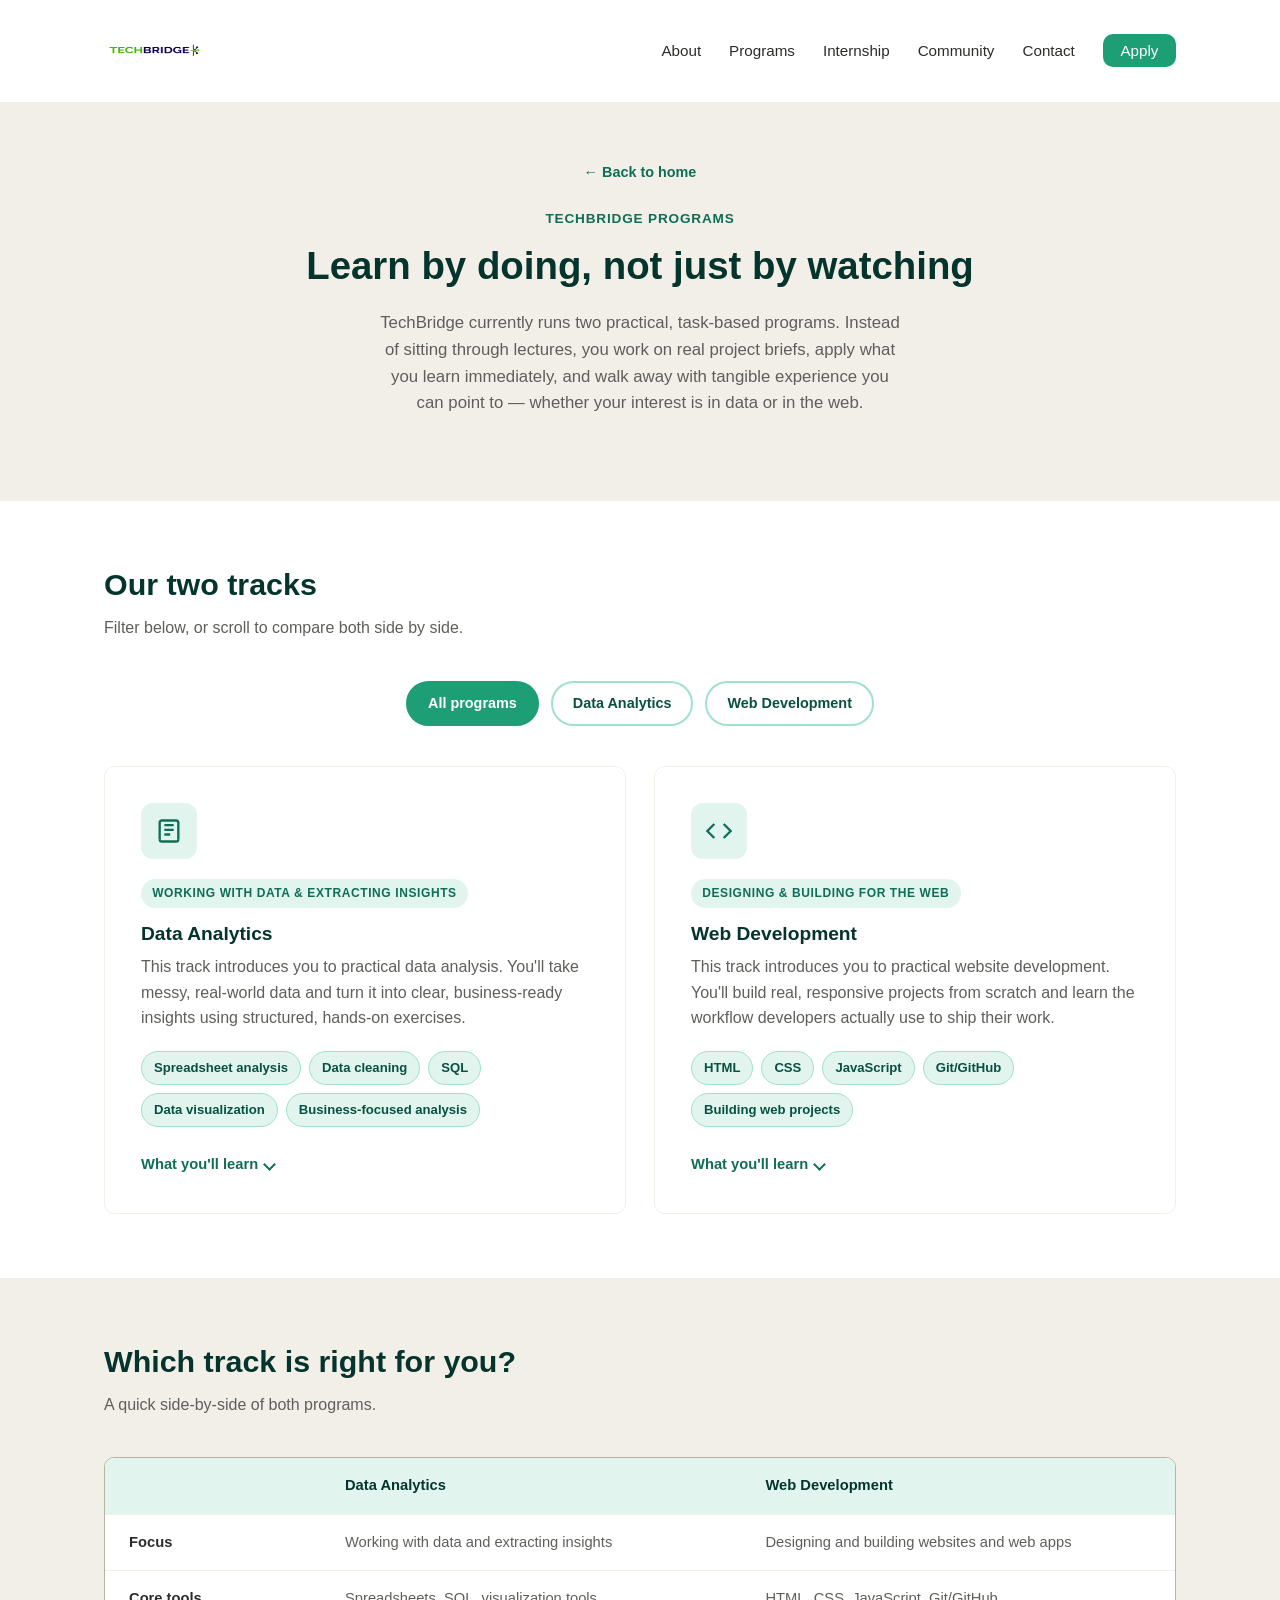
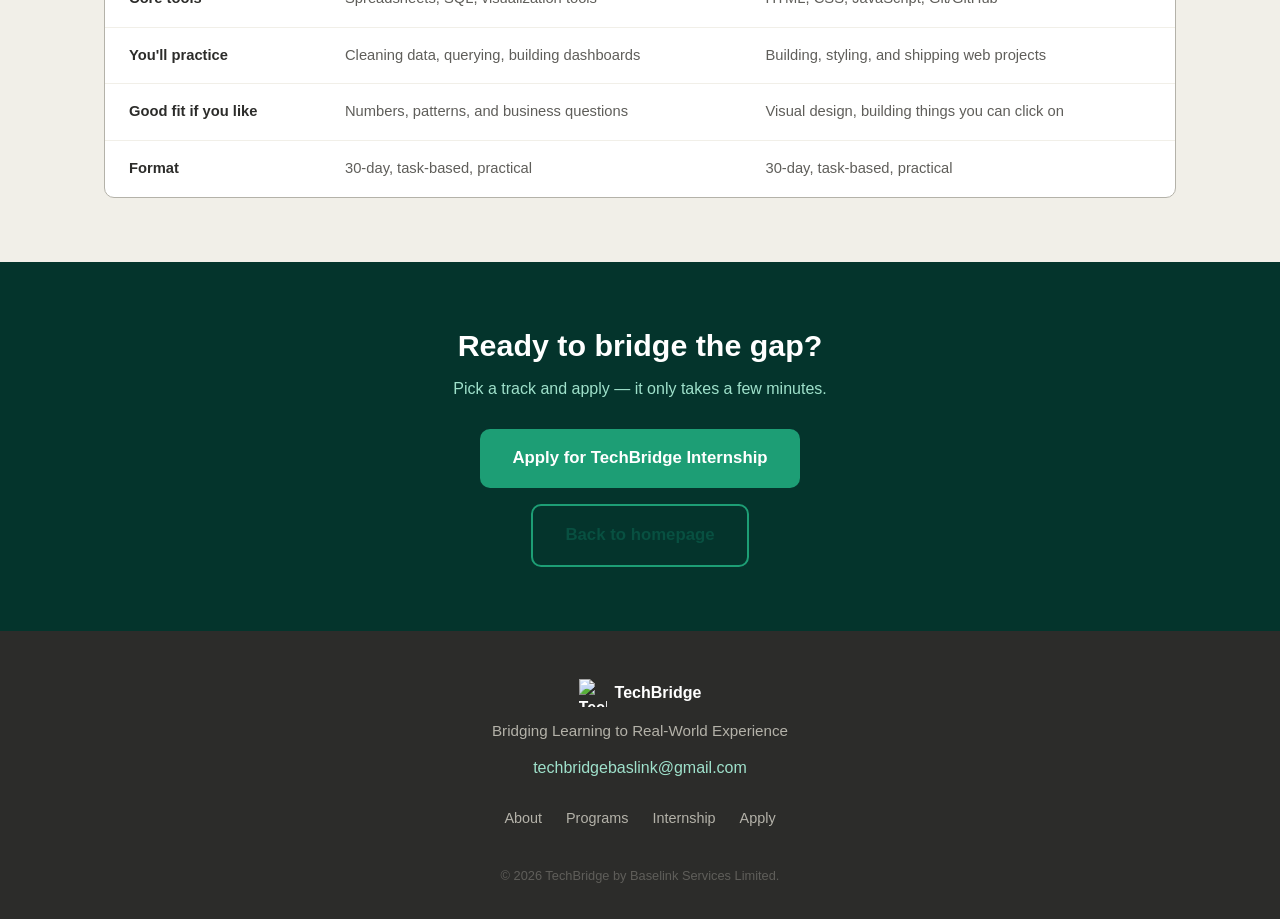
==== programs.html @ 8ccd0a73 "A new Programs page" ====
<!DOCTYPE html>
<html lang="en">
<head>
  <meta charset="UTF-8">
  <meta name="viewport" content="width=device-width, initial-scale=1.0">
  <title>Programs | TechBridge</title>
  <link rel="stylesheet" href="style.css">
</head>
<body>

  <!-- ===== NAV ===== -->
  <header class="site-header">
    <nav class="navbar" aria-label="Main navigation">
      <a href="index.html#top" class="brand">
        <img src="images/techbridge-logo.png" alt="TechBridge logo" width="100" height="70">
      </a>

      <input type="checkbox" id="navToggle" class="nav-toggle-input">
      <label class="nav-toggle" for="navToggle" aria-label="Toggle navigation menu">
        <span></span>
        <span></span>
        <span></span>
      </label>

      <ul class="nav-links" id="navLinks">
        <li><a href="index.html#about">About</a></li>
        <li><a href="programs.html">Programs</a></li>
        <li><a href="index.html#internship">Internship</a></li>
        <li><a href="index.html#community">Community</a></li>
        <li><a href="index.html#contact">Contact</a></li>
        <li><a href="#apply" class="nav-cta">Apply</a></li>
      </ul>
    </nav>
  </header>

  <main id="top">

    <!-- ===== PAGE HERO / OVERVIEW ===== -->
    <section class="page-hero" id="overview">
      <div class="section-inner">
        <a href="index.html#top" class="breadcrumb-back">&larr; Back to home</a>
        <p class="eyebrow">TechBridge Programs</p>
        <h1>Learn by doing, not just by watching</h1>
        <p class="hero-text">
          TechBridge currently runs two practical, task-based programs. Instead
          of sitting through lectures, you work on real project briefs, apply
          what you learn immediately, and walk away with tangible experience
          you can point to — whether your interest is in data or in the web.
        </p>
      </div>
    </section>

    <!-- ===== PROGRAM DETAIL / FILTERABLE CARDS ===== -->
    <section class="programs" id="programs">
      <div class="section-inner">
        <h2>Our two tracks</h2>
        <p class="section-subtitle">Filter below, or scroll to compare both side by side.</p>

        <div class="filter-bar" role="group" aria-label="Filter programs">
          <input type="radio" name="programFilter" id="filter-all" class="filter-radio" checked>
          <label for="filter-all" class="filter-btn">All programs</label>

          <input type="radio" name="programFilter" id="filter-data" class="filter-radio">
          <label for="filter-data" class="filter-btn">Data Analytics</label>

          <input type="radio" name="programFilter" id="filter-web" class="filter-radio">
          <label for="filter-web" class="filter-btn">Web Development</label>
        </div>

        <div class="programs-detail-grid" id="programGrid">

          <!-- Data Analytics -->
          <article class="program-detail-card" data-category="data">
            <div class="program-icon" aria-hidden="true">
              <svg width="28" height="28" viewBox="0 0 24 24" fill="none" stroke="currentColor" stroke-width="2">
                <path d="M4 19V5a2 2 0 0 1 2-2h12a2 2 0 0 1 2 2v14"/>
                <path d="M4 19a2 2 0 0 0 2 2h12a2 2 0 0 0 2-2"/>
                <path d="M8 7h8M8 11h8M8 15h5"/>
              </svg>
            </div>
            <span class="program-focus">Working with data &amp; extracting insights</span>
            <h3>Data Analytics</h3>
            <p class="program-desc">
              This track introduces you to practical data analysis. You'll take
              messy, real-world data and turn it into clear, business-ready
              insights using structured, hands-on exercises.
            </p>

            <div class="skill-tags">
              <span class="skill-tag">Spreadsheet analysis</span>
              <span class="skill-tag">Data cleaning</span>
              <span class="skill-tag">SQL</span>
              <span class="skill-tag">Data visualization</span>
              <span class="skill-tag">Business-focused analysis</span>
            </div>

            <details class="expand-panel">
              <summary class="expand-toggle">What you'll learn</summary>
              <div class="expand-panel-inner">
                <ul>
                  <li>Organize and analyze data confidently in spreadsheets</li>
                  <li>Spot and fix messy, inconsistent, or incomplete data</li>
                  <li>Write SQL queries to pull and shape data from tables</li>
                  <li>Turn numbers into charts and dashboards people understand</li>
                  <li>Frame findings around real business questions and decisions</li>
                </ul>
              </div>
            </details>
          </article>

          <!-- Web Development -->
          <article class="program-detail-card" data-category="web">
            <div class="program-icon" aria-hidden="true">
              <svg width="28" height="28" viewBox="0 0 24 24" fill="none" stroke="currentColor" stroke-width="2">
                <polyline points="16 18 22 12 16 6"/>
                <polyline points="8 6 2 12 8 18"/>
              </svg>
            </div>
            <span class="program-focus">Designing &amp; building for the web</span>
            <h3>Web Development</h3>
            <p class="program-desc">
              This track introduces you to practical website development.
              You'll build real, responsive projects from scratch and learn the
              workflow developers actually use to ship their work.
            </p>

            <div class="skill-tags">
              <span class="skill-tag">HTML</span>
              <span class="skill-tag">CSS</span>
              <span class="skill-tag">JavaScript</span>
              <span class="skill-tag">Git/GitHub</span>
              <span class="skill-tag">Building web projects</span>
            </div>

            <details class="expand-panel">
              <summary class="expand-toggle">What you'll learn</summary>
              <div class="expand-panel-inner">
                <ul>
                  <li>Structure pages with clean, semantic HTML</li>
                  <li>Style and lay out responsive interfaces with CSS</li>
                  <li>Add interactivity and logic with JavaScript</li>
                  <li>Track changes and collaborate using Git and GitHub</li>
                  <li>Ship complete, deployed web projects for your portfolio</li>
                </ul>
              </div>
            </details>
          </article>

        </div>
      </div>
    </section>

    <!-- ===== COMPARISON ===== -->
    <section class="comparison" id="compare">
      <div class="section-inner">
        <h2>Which track is right for you?</h2>
        <p class="section-subtitle">A quick side-by-side of both programs.</p>

        <div class="comparison-table-wrap">
          <table class="comparison-table">
            <thead>
              <tr>
                <th scope="col">&nbsp;</th>
                <th scope="col">Data Analytics</th>
                <th scope="col">Web Development</th>
              </tr>
            </thead>
            <tbody>
              <tr>
                <th scope="row">Focus</th>
                <td>Working with data and extracting insights</td>
                <td>Designing and building websites and web apps</td>
              </tr>
              <tr>
                <th scope="row">Core tools</th>
                <td>Spreadsheets, SQL, visualization tools</td>
                <td>HTML, CSS, JavaScript, Git/GitHub</td>
              </tr>
              <tr>
                <th scope="row">You'll practice</th>
                <td>Cleaning data, querying, building dashboards</td>
                <td>Building, styling, and shipping web projects</td>
              </tr>
              <tr>
                <th scope="row">Good fit if you like</th>
                <td>Numbers, patterns, and business questions</td>
                <td>Visual design, building things you can click on</td>
              </tr>
              <tr>
                <th scope="row">Format</th>
                <td>30-day, task-based, practical</td>
                <td>30-day, task-based, practical</td>
              </tr>
            </tbody>
          </table>
        </div>
      </div>
    </section>

    <!-- ===== APPLY CTA ===== -->
    <section class="apply-cta" id="apply">
      <div class="section-inner apply-inner">
        <h2>Ready to bridge the gap?</h2>
        <p>Pick a track and apply — it only takes a few minutes.</p>
        <a href="https://forms.gle/8EbdSy5ttGfLZfjv5?utm_source=chatgpt.com" class="btn btn-primary btn-lg" target="_blank" rel="noopener">Apply for TechBridge Internship</a>
        <div style="margin-top: 1rem;">
          <a href="index.html#top" class="btn btn-secondary btn-lg">Back to homepage</a>
        </div>
      </div>
    </section>

  </main>

  <!-- ===== FOOTER ===== -->
  <footer class="site-footer" id="contact">
    <div class="section-inner footer-inner">
      <div class="footer-brand">
        <img src="images/logo.svg" alt="TechBridge logo" width="28" height="28">
        <span>TechBridge</span>
      </div>
      <p class="footer-tagline">Bridging Learning to Real-World Experience</p>
      <a href="mailto:techbridgebaslink@gmail.com" class="footer-email">techbridgebaslink@gmail.com</a>
      <ul class="footer-links">
        <li><a href="index.html#about">About</a></li>
        <li><a href="programs.html">Programs</a></li>
        <li><a href="index.html#internship">Internship</a></li>
        <li><a href="#apply">Apply</a></li>
      </ul>
      <p class="footer-copy">&copy; 2026 TechBridge by Baselink Services Limited.</p>
    </div>
  </footer>


</body>
</html>
---- style.css ----
/* ===== Reset & base ===== */
* {
  margin: 0;
  padding: 0;
  box-sizing: border-box;
}

:root {
  --teal-50: #E1F5EE;
  --teal-100: #9FE1CB;
  --teal-400: #1D9E75;
  --teal-600: #0F6E56;
  --teal-800: #085041;
  --teal-900: #04342C;

  --gray-50: #F1EFE8;
  --gray-200: #B4B2A9;
  --gray-600: #5F5E5A;
  --gray-800: #2C2C2A;

  --white: #ffffff;
  --radius: 10px;
  --max-width: 1120px;

  font-size: 16px;
}

body {
  font-family: -apple-system, BlinkMacSystemFont, "Segoe UI", Roboto, Helvetica, Arial, sans-serif;
  color: var(--gray-800);
  line-height: 1.6;
  background: var(--white);
}

h1, h2, h3 {
  line-height: 1.25;
  font-weight: 700;
  color: var(--teal-900);
}

h1 { font-size: 2.4rem; }
h2 { font-size: 1.9rem; margin-bottom: 0.75rem; }
h3 { font-size: 1.2rem; margin-bottom: 0.5rem; }

p { color: var(--gray-600); }

a {
  text-decoration: none;
  color: inherit;
}

img {
  max-width: 100%;
  display: block;
}

ul { list-style: none; }

.section-inner {
  max-width: var(--max-width);
  margin: 0 auto;
  padding: 4rem 1.5rem;
}

/* ===== Buttons ===== */
.btn {
  display: inline-block;
  padding: 0.75rem 1.5rem;
  border-radius: var(--radius);
  font-weight: 600;
  font-size: 0.95rem;
  transition: transform 0.15s ease, background 0.15s ease;
}

.btn:hover {
  transform: translateY(-1px);
}

.btn-primary {
  background: var(--teal-400);
  color: var(--white);
}

.btn-primary:hover {
  background: var(--teal-600);
}

.btn-secondary {
  background: transparent;
  color: var(--teal-800);
  border: 2px solid var(--teal-400);
}

.btn-secondary:hover {
  background: var(--teal-50);
}

.btn-lg {
  padding: 1rem 2rem;
  font-size: 1.05rem;
}

/* ===== Header / Nav ===== */
.site-header {
  position: sticky;
  top: 0;
  z-index: 50;
  background: var(--white);
  border-bottom: 1px solid var(--gray-50);
}

.navbar {
  max-width: var(--max-width);
  margin: 0 auto;
  padding: 1rem 1.5rem;
  display: flex;
  align-items: center;
  justify-content: space-between;
}

.brand {
  display: flex;
  align-items: center;
  gap: 0.6rem;
}

.brand-name {
  font-weight: 700;
  font-size: 1.2rem;
  color: var(--teal-900);
}

.nav-links {
  display: flex;
  align-items: center;
  gap: 1.75rem;
}

.nav-links a {
  font-weight: 500;
  font-size: 0.95rem;
  color: var(--gray-800);
}

.nav-links a:hover {
  color: var(--teal-600);
}

.nav-cta {
  background: var(--teal-400);
  color: var(--white) !important;
  padding: 0.5rem 1.1rem;
  border-radius: var(--radius);
}

.nav-cta:hover {
  background: var(--teal-600);
  color: var(--white) !important;
}

.nav-toggle-input {
  position: absolute;
  opacity: 0;
  pointer-events: none;
}

.nav-toggle {
  display: none;
  flex-direction: column;
  justify-content: space-between;
  width: 26px;
  height: 18px;
  cursor: pointer;
}

.nav-toggle span {
  display: block;
  height: 2px;
  width: 100%;
  background: var(--gray-800);
  border-radius: 2px;
  transition: transform 0.2s ease, opacity 0.2s ease;
}

.nav-toggle-input:checked ~ .nav-toggle span:nth-child(1) {
  transform: translateY(8px) rotate(45deg);
}

.nav-toggle-input:checked ~ .nav-toggle span:nth-child(2) {
  opacity: 0;
}

.nav-toggle-input:checked ~ .nav-toggle span:nth-child(3) {
  transform: translateY(-8px) rotate(-45deg);
}

/* ===== Hero ===== */
.hero {
  max-width: var(--max-width);
  margin: 0 auto;
  padding: 4rem 1.5rem;
  display: grid;
  grid-template-columns: 1.1fr 1fr;
  gap: 3rem;
  align-items: center;
}

.eyebrow {
  color: var(--teal-600);
  font-weight: 600;
  font-size: 0.85rem;
  text-transform: uppercase;
  letter-spacing: 0.06em;
  margin-bottom: 0.75rem;
}

.hero-text {
  margin: 1.25rem 0 1.75rem;
  font-size: 1.05rem;
  max-width: 44ch;
}

.hero-actions {
  display: flex;
  flex-wrap: wrap;
  gap: 1rem;
}

/* ===== About ===== */
.about {
  background: var(--gray-50);
}

.about .section-inner {
  max-width: 780px;
  text-align: center;
}

/* ===== Programs ===== */
.section-subtitle {
  margin-bottom: 2.5rem;
}

.program-grid {
  display: grid;
  grid-template-columns: repeat(2, 1fr);
  gap: 1.5rem;
}

.program-card {
  border: 1px solid var(--gray-50);
  border-radius: var(--radius);
  padding: 2rem;
  transition: box-shadow 0.2s ease, transform 0.2s ease;
}

.program-card:hover {
  box-shadow: 0 8px 24px rgba(4, 52, 44, 0.08);
  transform: translateY(-2px);
}

.program-icon {
  width: 52px;
  height: 52px;
  border-radius: 12px;
  background: var(--teal-50);
  color: var(--teal-600);
  display: flex;
  align-items: center;
  justify-content: center;
  margin-bottom: 1.25rem;
}

/* ===== Internship ===== */
.internship {
  background: var(--gray-50);
}

.internship-grid {
  display: grid;
  grid-template-columns: 1.3fr 1fr;
  gap: 3rem;
  align-items: center;
}

.internship-list {
  margin-top: 1.25rem;
  display: flex;
  flex-direction: column;
  gap: 0.6rem;
}

.internship-list li {
  padding-left: 1.4rem;
  position: relative;
  color: var(--gray-600);
}

.internship-list li::before {
  content: "";
  position: absolute;
  left: 0;
  top: 0.55rem;
  width: 6px;
  height: 6px;
  border-radius: 50%;
  background: var(--teal-400);
}

.highlight-card {
  background: var(--white);
  border: 1px solid var(--teal-100);
  border-radius: var(--radius);
  padding: 2rem;
}

.highlight-label {
  font-size: 0.8rem;
  font-weight: 600;
  text-transform: uppercase;
  letter-spacing: 0.05em;
  color: var(--teal-600);
  margin-bottom: 0.6rem;
}

.highlight-text {
  color: var(--teal-900);
  font-size: 1.05rem;
  font-weight: 500;
}

/* ===== Apply CTA ===== */
.apply-cta {
  background: var(--teal-900);
}

.apply-inner {
  text-align: center;
}

.apply-cta h2 {
  color: var(--white);
}

.apply-cta p {
  color: var(--teal-100);
  margin-bottom: 1.75rem;
}

/* ===== Community ===== */
.community-inner {
  text-align: center;
  max-width: 600px;
}

.community p {
  margin-bottom: 1.75rem;
}

/* ===== Footer ===== */
.site-footer {
  background: var(--gray-800);
  color: var(--gray-200);
}

.footer-inner {
  display: flex;
  flex-direction: column;
  align-items: center;
  text-align: center;
  gap: 0.75rem;
  padding-top: 3rem;
  padding-bottom: 2rem;
}

.footer-brand {
  display: flex;
  align-items: center;
  gap: 0.5rem;
  font-weight: 700;
  color: var(--white);
}

.footer-tagline {
  color: var(--gray-200);
  font-size: 0.95rem;
}

.footer-email {
  color: var(--teal-100);
  font-weight: 500;
}

.footer-links {
  display: flex;
  gap: 1.5rem;
  margin-top: 0.75rem;
}

.footer-links a {
  color: var(--gray-200);
  font-size: 0.9rem;
}

.footer-links a:hover {
  color: var(--white);
}

.footer-copy {
  margin-top: 1.5rem;
  font-size: 0.8rem;
  color: var(--gray-600);
}

/* ===== Responsive ===== */
@media (max-width: 900px) {
  .hero {
    grid-template-columns: 1fr;
    text-align: center;
  }

  .hero-media {
    order: -1;
  }

  .hero-text {
    margin-left: auto;
    margin-right: auto;
  }

  .hero-actions {
    justify-content: center;
  }

  .internship-grid {
    grid-template-columns: 1fr;
  }
}

@media (max-width: 768px) {
  .nav-toggle {
    display: flex;
  }

  .nav-links {
    position: absolute;
    top: 100%;
    left: 0;
    right: 0;
    background: var(--white);
    flex-direction: column;
    align-items: flex-start;
    gap: 0;
    max-height: 0;
    overflow: hidden;
    transition: max-height 0.25s ease;
    border-bottom: 1px solid var(--gray-50);
  }

  .nav-toggle-input:checked ~ .nav-links {
    max-height: 400px;
  }

  .nav-links li {
    width: 100%;
  }

  .nav-links a {
    display: block;
    padding: 1rem 1.5rem;
    width: 100%;
  }

  .nav-cta {
    margin: 0.5rem 1.5rem;
    display: inline-block;
    text-align: center;
  }

  h1 { font-size: 1.9rem; }
  h2 { font-size: 1.5rem; }

  .program-grid {
    grid-template-columns: 1fr;
  }
}

@media (max-width: 480px) {
  .section-inner {
    padding: 3rem 1.25rem;
  }

  .hero {
    padding: 3rem 1.25rem;
  }

  .btn {
    width: 100%;
    text-align: center;
  }

  .hero-actions {
    flex-direction: column;
  }
}

/* ===================================================== */
/* ============  PROGRAMS PAGE ADDITIONS  =============== */
/* ===================================================== */

/* ===== Page hero (sub-page intro) ===== */
.page-hero {
  background: var(--gray-50);
}

.page-hero .section-inner {
  max-width: 780px;
  text-align: center;
  padding-top: 3.5rem;
  padding-bottom: 3.5rem;
}

.page-hero .eyebrow {
  justify-content: center;
  display: flex;
}

.page-hero p.hero-text {
  margin-left: auto;
  margin-right: auto;
  max-width: 56ch;
}

.breadcrumb-back {
  display: inline-flex;
  align-items: center;
  gap: 0.4rem;
  font-weight: 600;
  font-size: 0.9rem;
  color: var(--teal-600);
  margin-bottom: 1.5rem;
}

.breadcrumb-back:hover {
  color: var(--teal-800);
}

/* ===== Filter bar ===== */
.filter-bar {
  display: flex;
  justify-content: center;
  flex-wrap: wrap;
  gap: 0.75rem;
  margin-bottom: 2.5rem;
}

.filter-radio {
  position: absolute;
  opacity: 0;
  pointer-events: none;
}

.filter-btn {
  display: inline-block;
  border: 2px solid var(--teal-100);
  background: var(--white);
  color: var(--teal-800);
  font-weight: 600;
  font-size: 0.9rem;
  padding: 0.55rem 1.25rem;
  border-radius: 999px;
  cursor: pointer;
  transition: background 0.2s ease, color 0.2s ease, border-color 0.2s ease, transform 0.15s ease;
}

.filter-btn:hover {
  transform: translateY(-1px);
  border-color: var(--teal-400);
}

.filter-radio:checked + .filter-btn {
  background: var(--teal-400);
  border-color: var(--teal-400);
  color: var(--white);
}

.filter-radio:focus-visible + .filter-btn {
  outline: 2px solid var(--teal-600);
  outline-offset: 2px;
}

/* Show/hide cards purely in CSS based on which radio is checked */
.section-inner:has(#filter-data:checked) #programGrid .program-detail-card[data-category="web"] {
  display: none;
}

.section-inner:has(#filter-web:checked) #programGrid .program-detail-card[data-category="data"] {
  display: none;
}

/* ===== Detailed program cards ===== */
.programs-detail-grid {
  display: grid;
  grid-template-columns: repeat(2, 1fr);
  gap: 1.75rem;
}

.program-detail-card {
  border: 1px solid var(--gray-50);
  border-radius: var(--radius);
  padding: 2.25rem;
  background: var(--white);
  transition: box-shadow 0.25s ease, transform 0.25s ease, opacity 0.25s ease;
  opacity: 1;
  transform: scale(1);
  animation: card-in 0.4s ease both;
}

@keyframes card-in {
  from {
    opacity: 0;
    transform: translateY(12px);
  }
  to {
    opacity: 1;
    transform: translateY(0);
  }
}

.program-detail-card:hover {
  box-shadow: 0 10px 28px rgba(4, 52, 44, 0.1);
  transform: translateY(-3px);
}

.program-detail-card .program-icon {
  width: 56px;
  height: 56px;
}

.program-focus {
  display: inline-block;
  font-size: 0.75rem;
  font-weight: 700;
  text-transform: uppercase;
  letter-spacing: 0.05em;
  color: var(--teal-600);
  background: var(--teal-50);
  padding: 0.3rem 0.7rem;
  border-radius: 999px;
  margin-bottom: 0.9rem;
}

.program-detail-card p.program-desc {
  margin-bottom: 1.25rem;
}

.skill-tags {
  display: flex;
  flex-wrap: wrap;
  gap: 0.5rem;
  margin-bottom: 1.5rem;
}

.skill-tag {
  font-size: 0.82rem;
  font-weight: 600;
  color: var(--teal-800);
  background: var(--teal-50);
  border: 1px solid var(--teal-100);
  padding: 0.35rem 0.75rem;
  border-radius: 999px;
  transition: background 0.2s ease, transform 0.15s ease;
}

.skill-tag:hover {
  background: var(--teal-100);
  transform: translateY(-1px);
}

/* Expandable panel — native <details>/<summary>, no JS required */
.expand-panel {
  margin-top: 0.25rem;
}

.expand-toggle {
  display: inline-flex;
  align-items: center;
  gap: 0.45rem;
  cursor: pointer;
  color: var(--teal-600);
  font-weight: 600;
  font-size: 0.92rem;
  list-style: none;
}

.expand-toggle::-webkit-details-marker {
  display: none;
}

.expand-toggle:hover {
  color: var(--teal-800);
}

.expand-toggle::after {
  content: "";
  width: 7px;
  height: 7px;
  border-right: 2px solid currentColor;
  border-bottom: 2px solid currentColor;
  transform: rotate(45deg);
  transition: transform 0.2s ease;
}

.expand-panel[open] .expand-toggle::after {
  transform: rotate(-135deg);
}

.expand-panel-inner {
  border-top: 1px solid var(--gray-50);
  padding-top: 1.25rem;
  margin-top: 1.25rem;
}

.expand-panel-inner ul {
  display: flex;
  flex-direction: column;
  gap: 0.6rem;
}

.expand-panel-inner li {
  padding-left: 1.4rem;
  position: relative;
  color: var(--gray-600);
  font-size: 0.95rem;
}

.expand-panel-inner li::before {
  content: "";
  position: absolute;
  left: 0;
  top: 0.5rem;
  width: 6px;
  height: 6px;
  border-radius: 50%;
  background: var(--teal-400);
}

/* ===== Comparison section ===== */
.comparison {
  background: var(--gray-50);
}

.comparison-table-wrap {
  overflow-x: auto;
  border-radius: var(--radius);
  border: 1px solid var(--gray-200);
  background: var(--white);
}

.comparison-table {
  width: 100%;
  border-collapse: collapse;
  min-width: 560px;
}

.comparison-table th,
.comparison-table td {
  text-align: left;
  padding: 1rem 1.5rem;
  font-size: 0.92rem;
  border-bottom: 1px solid var(--gray-50);
}

.comparison-table thead th {
  color: var(--teal-900);
  font-weight: 700;
  background: var(--teal-50);
}

.comparison-table tbody th {
  color: var(--gray-800);
  font-weight: 600;
  white-space: nowrap;
}

.comparison-table td {
  color: var(--gray-600);
}

.comparison-table tbody tr:last-child th,
.comparison-table tbody tr:last-child td {
  border-bottom: none;
}

/* ===== Programs page responsive ===== */
@media (max-width: 900px) {
  .programs-detail-grid {
    grid-template-columns: 1fr;
  }
}

@media (max-width: 480px) {
  .filter-bar {
    gap: 0.5rem;
  }

  .filter-btn {
    padding: 0.5rem 1rem;
    font-size: 0.85rem;
  }

  .program-detail-card {
    padding: 1.5rem;
  }
}
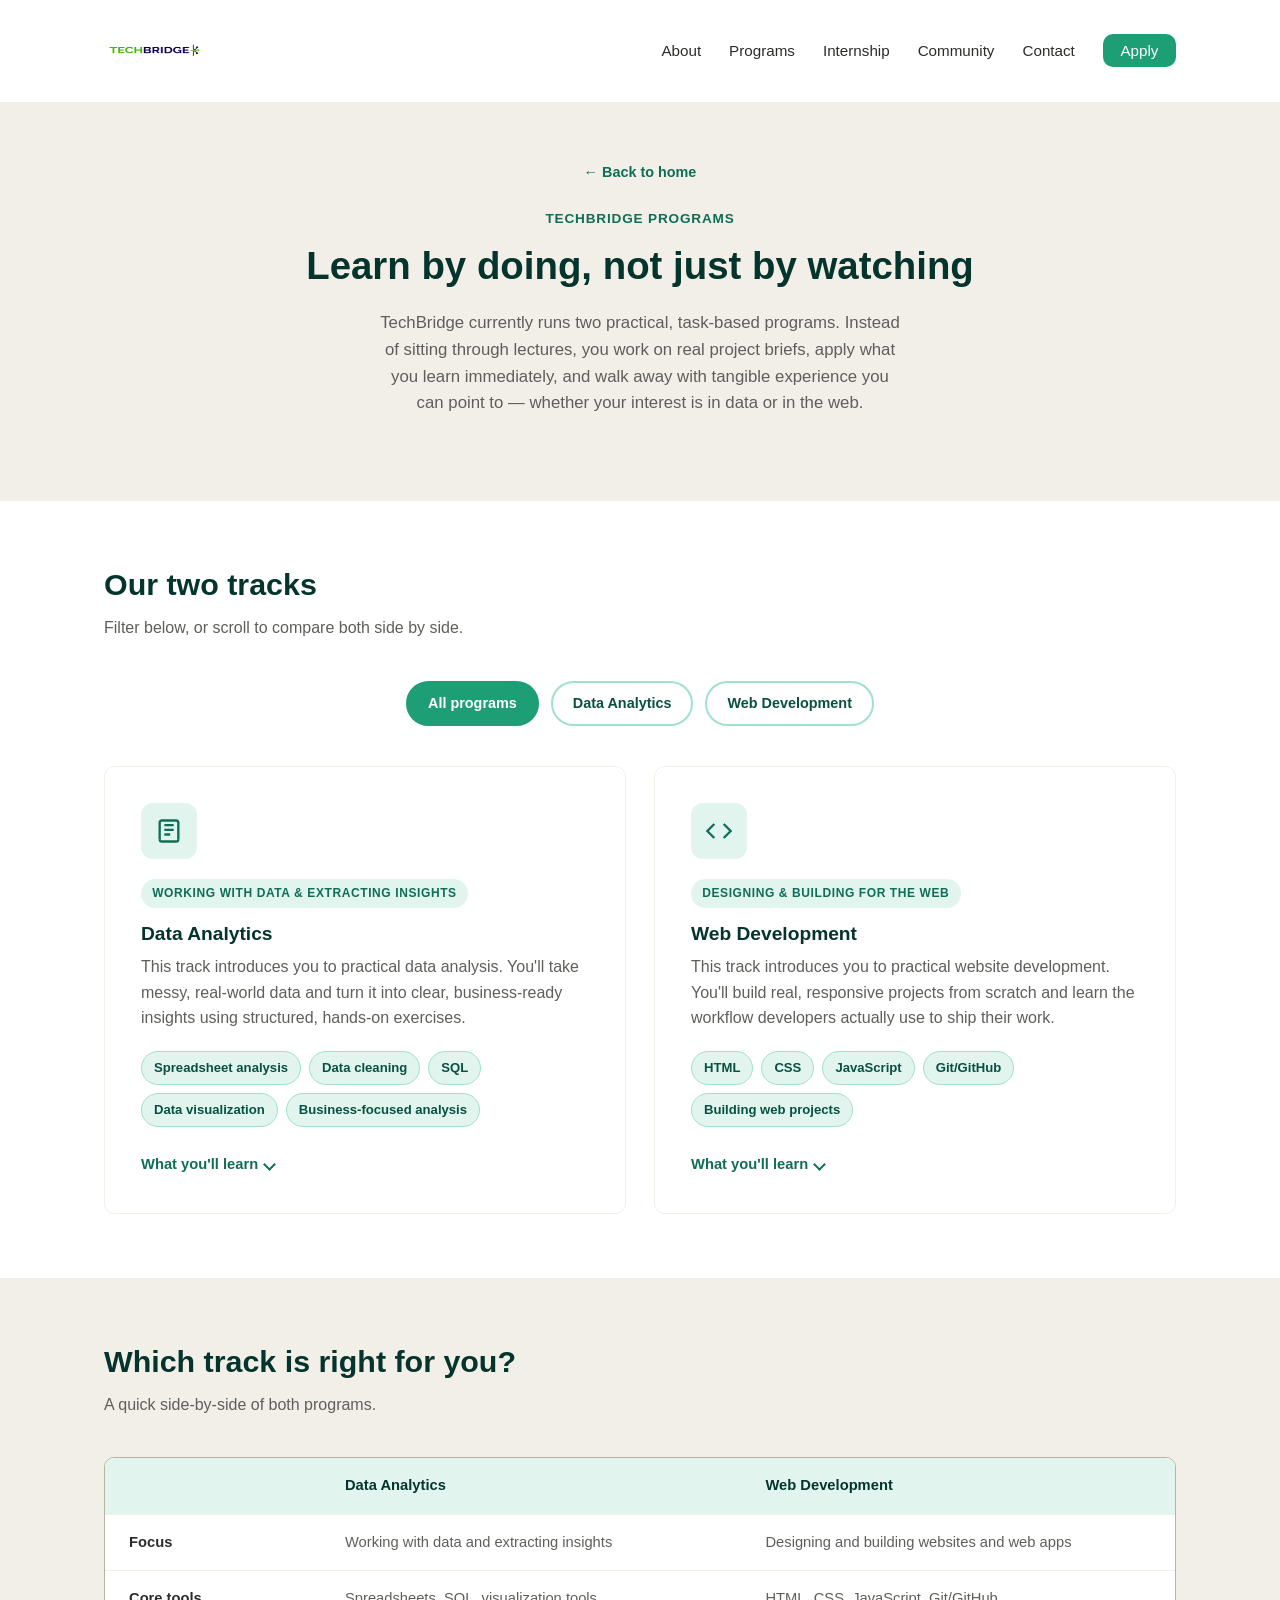
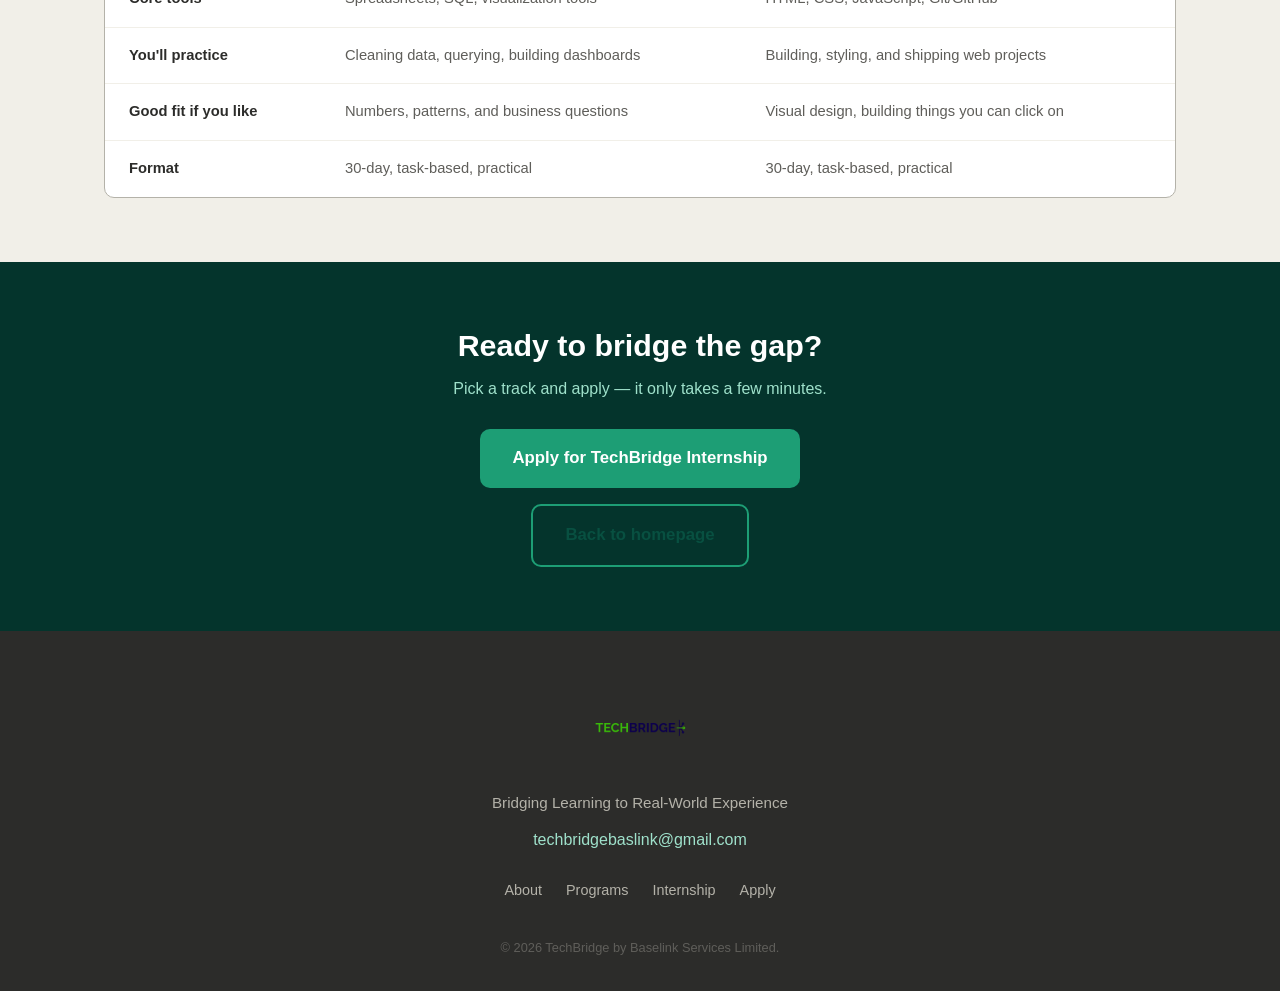
==== commit 4e9b562a: "Changed the logo at the footer" ====
--- a/programs.html
+++ b/programs.html
@@ -215,8 +215,7 @@
   <footer class="site-footer" id="contact">
     <div class="section-inner footer-inner">
       <div class="footer-brand">
-        <img src="images/logo.svg" alt="TechBridge logo" width="28" height="28">
-        <span>TechBridge</span>
+        <img src="images/techbridge-logo.png" alt="TechBridge logo" width="100" height="100">
       </div>
       <p class="footer-tagline">Bridging Learning to Real-World Experience</p>
       <a href="mailto:techbridgebaslink@gmail.com" class="footer-email">techbridgebaslink@gmail.com</a>
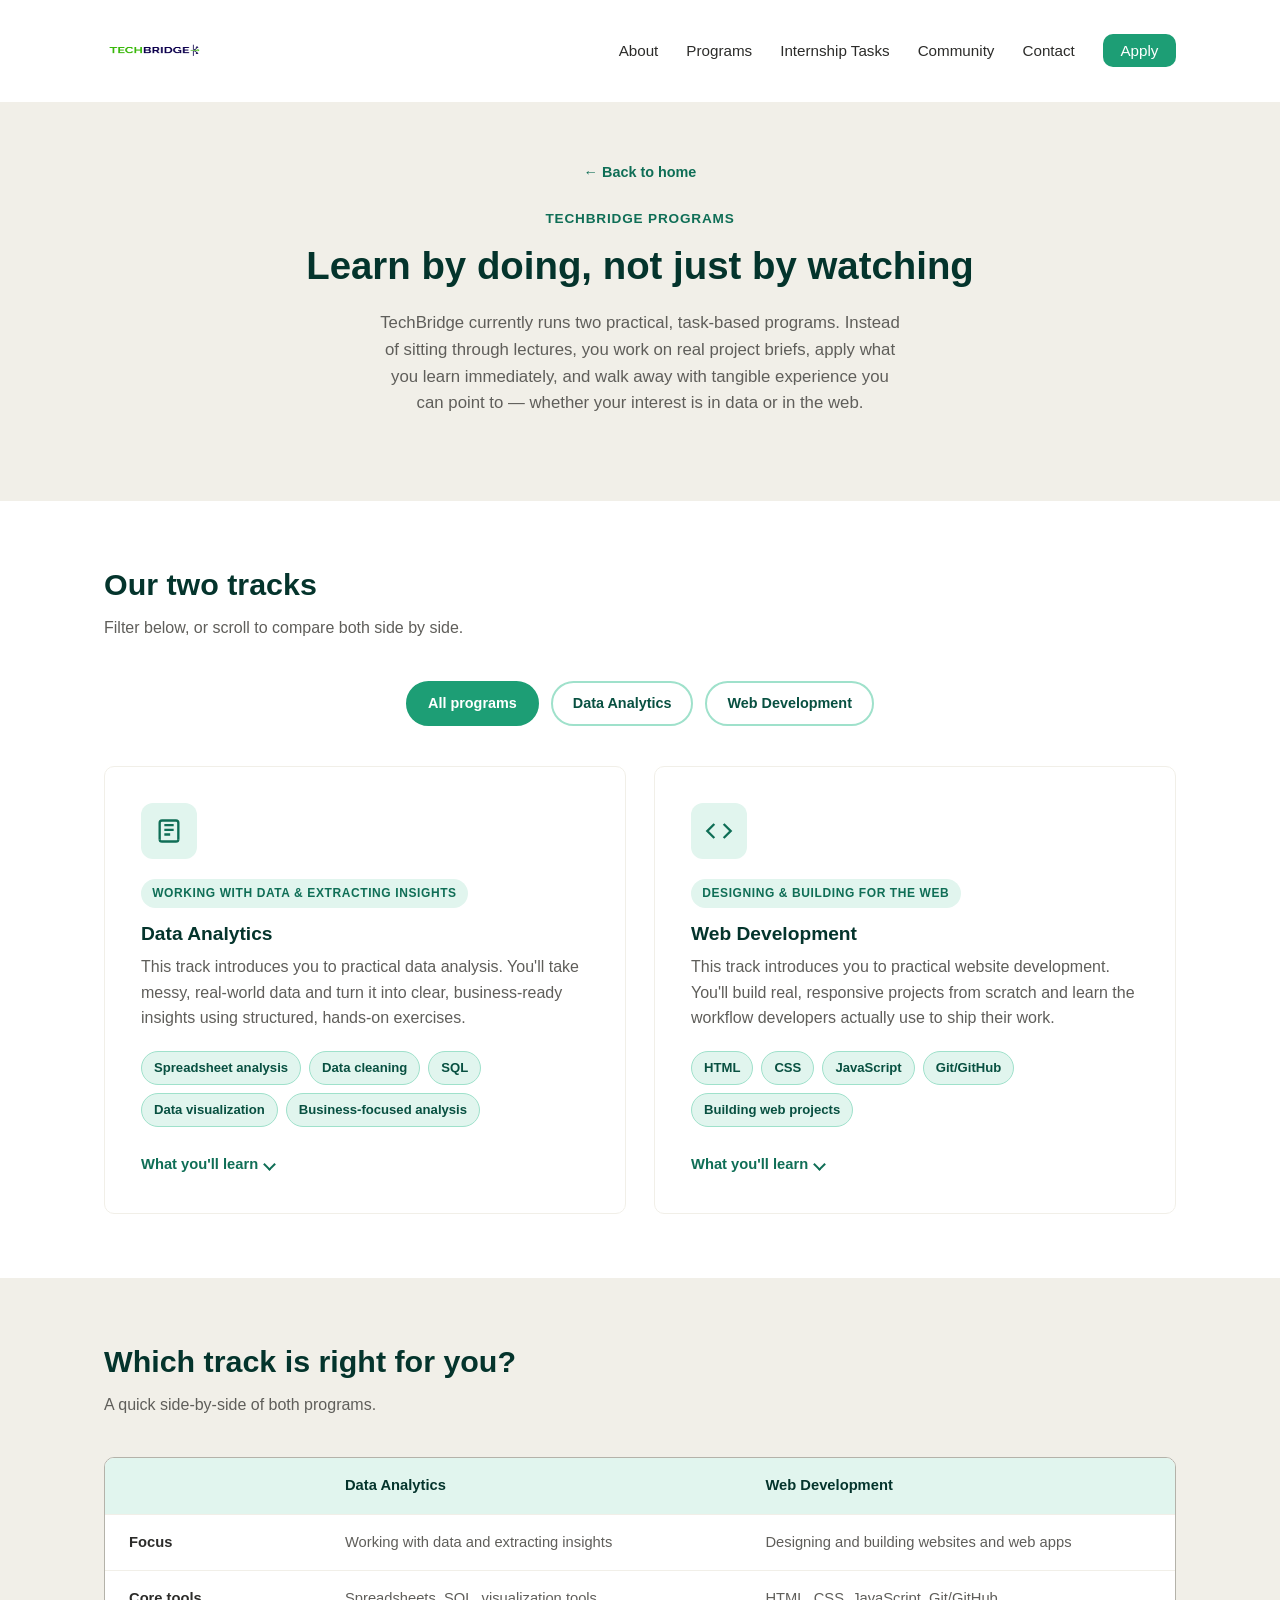
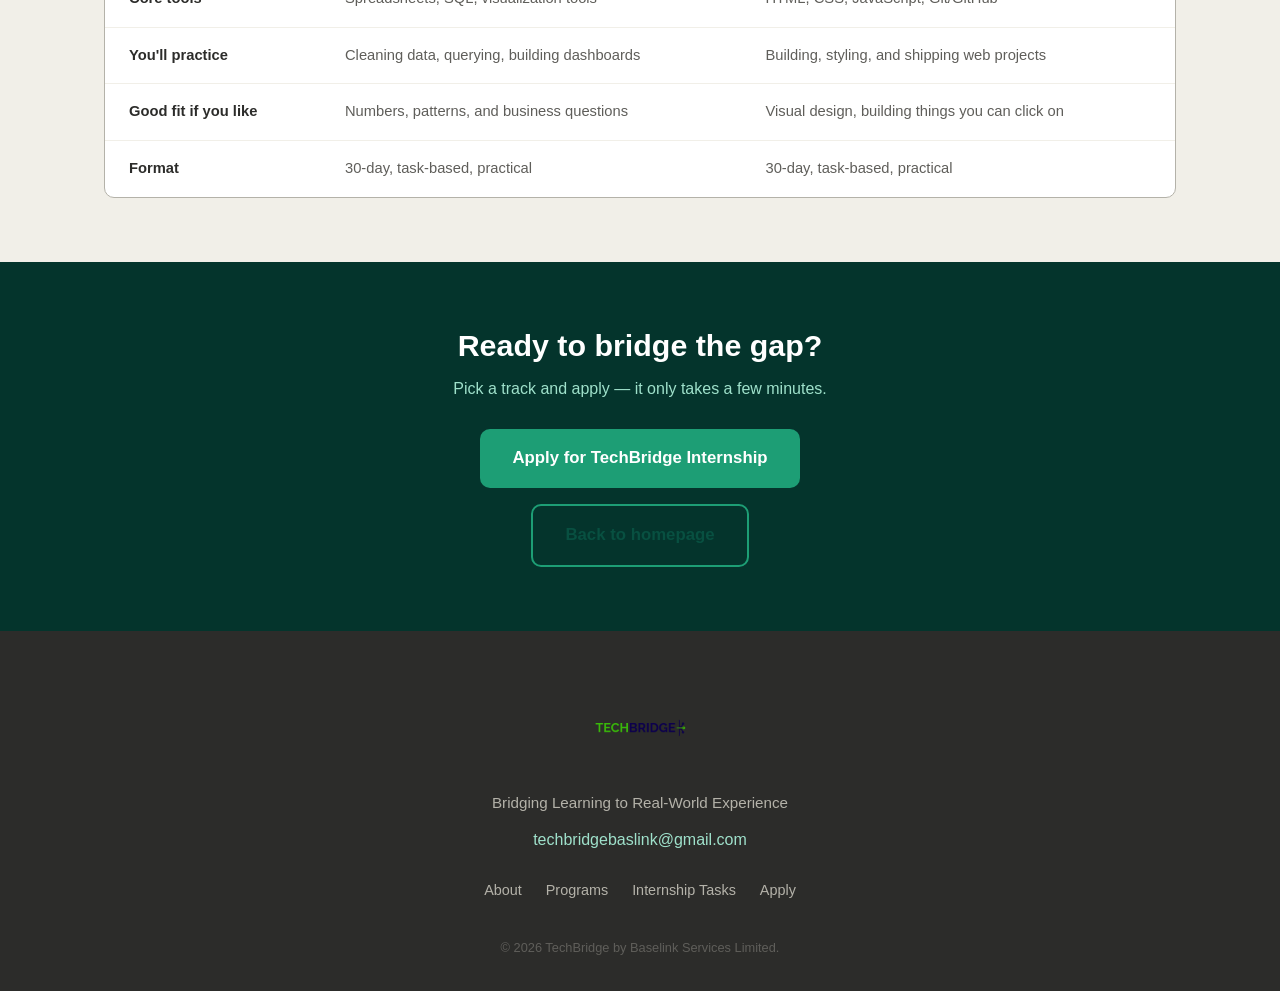
==== commit f1803a67: "Added internship-tasks page" ====
--- a/programs.html
+++ b/programs.html
@@ -21,11 +21,11 @@
         <span></span>
         <span></span>
       </label>
-
+      
       <ul class="nav-links" id="navLinks">
         <li><a href="index.html#about">About</a></li>
         <li><a href="programs.html">Programs</a></li>
-        <li><a href="index.html#internship">Internship</a></li>
+        <li><a href="internship-tasks.html">Internship Tasks</a></li>
         <li><a href="index.html#community">Community</a></li>
         <li><a href="index.html#contact">Contact</a></li>
         <li><a href="#apply" class="nav-cta">Apply</a></li>
@@ -222,7 +222,7 @@
       <ul class="footer-links">
         <li><a href="index.html#about">About</a></li>
         <li><a href="programs.html">Programs</a></li>
-        <li><a href="index.html#internship">Internship</a></li>
+        <li><a href="internship-tasks.html">Internship Tasks</a></li>
         <li><a href="#apply">Apply</a></li>
       </ul>
       <p class="footer-copy">&copy; 2026 TechBridge by Baselink Services Limited.</p>
@@ -231,4 +231,4 @@
 
 
 </body>
-</html>
+</html>
--- a/style.css
+++ b/style.css
@@ -813,3 +813,225 @@
     padding: 1.5rem;
   }
 }
+
+/* ===================================================== */
+/* ========  INTERNSHIP TASKS PAGE ADDITIONS  =========== */
+/* ===================================================== */
+
+.visually-hidden {
+  position: absolute;
+  width: 1px;
+  height: 1px;
+  padding: 0;
+  margin: -1px;
+  overflow: hidden;
+  clip: rect(0, 0, 0, 0);
+  white-space: nowrap;
+  border: 0;
+}
+
+.nav-active {
+  color: var(--teal-600) !important;
+  position: relative;
+}
+
+/* ===== Journey / day-progression strip ===== */
+.journey-strip {
+  background: var(--gray-50);
+  border-bottom: 1px solid var(--teal-100);
+}
+
+.journey-strip .section-inner {
+  padding-top: 2rem;
+  padding-bottom: 2rem;
+}
+
+.journey-nav {
+  display: flex;
+  align-items: center;
+  flex-wrap: wrap;
+  justify-content: center;
+  gap: 0.5rem;
+}
+
+.day-chip {
+  display: inline-block;
+  font-size: 0.85rem;
+  font-weight: 600;
+  color: var(--teal-800);
+  background: var(--white);
+  border: 1px solid var(--teal-100);
+  padding: 0.4rem 0.9rem;
+  border-radius: 999px;
+  white-space: nowrap;
+}
+
+.journey-arrow {
+  color: var(--teal-400);
+  font-weight: 700;
+}
+
+.journey-caption {
+  text-align: center;
+  margin-top: 1rem;
+  font-size: 0.9rem;
+  color: var(--gray-600);
+}
+
+/* ===== Timeline ===== */
+.tasks .section-subtitle {
+  max-width: 60ch;
+}
+
+.timeline {
+  list-style: none;
+  position: relative;
+  margin-top: 2.5rem;
+}
+
+.timeline::before {
+  content: "";
+  position: absolute;
+  left: 23px;
+  top: 8px;
+  bottom: 8px;
+  width: 2px;
+  background: var(--teal-100);
+}
+
+.timeline-item {
+  position: relative;
+  display: grid;
+  grid-template-columns: 48px 1fr;
+  gap: 1.25rem;
+  margin-bottom: 1.75rem;
+}
+
+.timeline-item:last-child {
+  margin-bottom: 0;
+}
+
+.timeline-marker {
+  position: relative;
+  z-index: 1;
+  width: 48px;
+  height: 48px;
+  border-radius: 50%;
+  background: var(--white);
+  border: 2px solid var(--teal-400);
+  color: var(--teal-600);
+  font-weight: 700;
+  font-size: 1.1rem;
+  display: flex;
+  align-items: center;
+  justify-content: center;
+}
+
+.timeline-content {
+  border: 1px solid var(--gray-50);
+  border-radius: var(--radius);
+  padding: 1.75rem;
+  background: var(--white);
+  transition: box-shadow 0.2s ease, transform 0.2s ease;
+}
+
+.timeline-content:hover {
+  box-shadow: 0 8px 24px rgba(4, 52, 44, 0.08);
+  transform: translateY(-2px);
+}
+
+.task-meta {
+  display: flex;
+  flex-wrap: wrap;
+  align-items: center;
+  gap: 0.6rem;
+  margin-bottom: 0.75rem;
+}
+
+.task-day-badge {
+  font-size: 0.78rem;
+  font-weight: 700;
+  text-transform: uppercase;
+  letter-spacing: 0.05em;
+  color: var(--teal-800);
+  background: var(--teal-50);
+  padding: 0.3rem 0.7rem;
+  border-radius: 999px;
+}
+
+.difficulty-badge {
+  font-size: 0.78rem;
+  font-weight: 700;
+  padding: 0.3rem 0.7rem;
+  border-radius: 999px;
+  border: 1px solid transparent;
+}
+
+.level-beginner {
+  color: var(--teal-600);
+  background: var(--teal-50);
+  border-color: var(--teal-100);
+}
+
+.level-beginner-intermediate {
+  color: var(--teal-800);
+  background: var(--teal-100);
+  border-color: var(--teal-400);
+}
+
+.level-intermediate {
+  color: var(--white);
+  background: var(--teal-400);
+}
+
+.level-intermediate-advanced {
+  color: var(--white);
+  background: var(--teal-600);
+}
+
+.level-advanced {
+  color: var(--white);
+  background: var(--teal-900);
+}
+
+.task-desc {
+  margin-bottom: 1rem;
+}
+
+.task-tech-tags {
+  display: flex;
+  flex-wrap: wrap;
+  gap: 0.5rem;
+  margin-bottom: 1.25rem;
+}
+
+/* ===== Internship Tasks page responsive ===== */
+@media (max-width: 600px) {
+  .timeline::before {
+    left: 19px;
+  }
+
+  .timeline-item {
+    grid-template-columns: 40px 1fr;
+    gap: 1rem;
+  }
+
+  .timeline-marker {
+    width: 40px;
+    height: 40px;
+    font-size: 1rem;
+  }
+
+  .timeline-content {
+    padding: 1.25rem;
+  }
+
+  .journey-nav {
+    gap: 0.35rem;
+  }
+
+  .day-chip {
+    font-size: 0.75rem;
+    padding: 0.35rem 0.65rem;
+  }
+}
